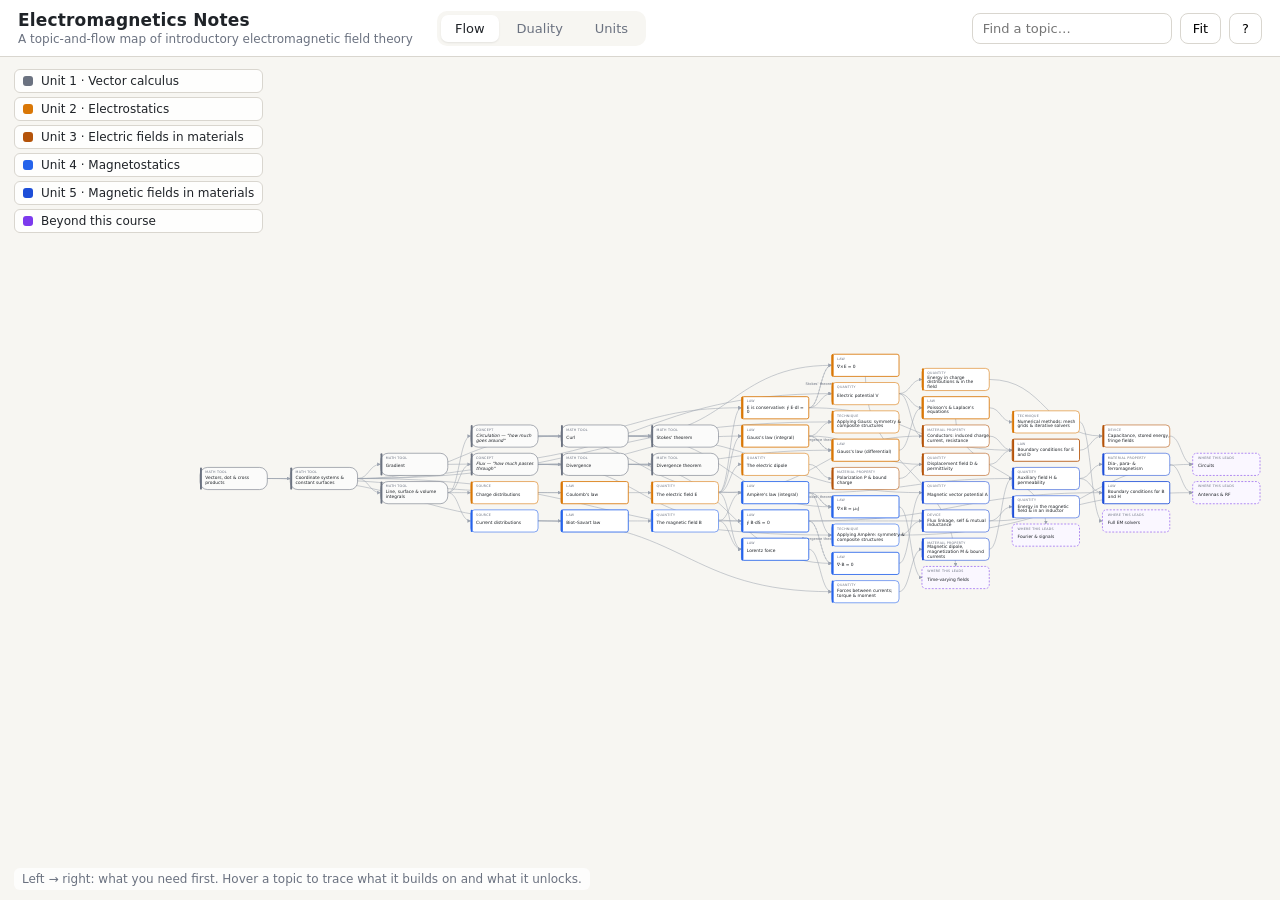
==== index.html @ 22ff5b30 "first public commit" ====
<!DOCTYPE html>
<html lang="en">
<head>
  <meta charset="utf-8">
  <meta name="viewport" content="width=device-width, initial-scale=1">
  <title>Electromagnetics Notes</title>
  <link rel="stylesheet" href="css/style.css">
</head>
<body>
  <header class="topbar">
    <div class="brand">
      <h1 id="title">Electromagnetics Notes</h1>
      <p id="subtitle" class="muted"></p>
    </div>

    <nav class="views" role="tablist" aria-label="Map views">
      <a href="#flow"    data-view="flow"    role="tab">Flow</a>
      <a href="#duality" data-view="duality" role="tab">Duality</a>
      <a href="#units"   data-view="units"   role="tab">Units</a>
    </nav>

    <div class="tools">
      <input id="search" type="search" placeholder="Find a topic…" aria-label="Find a topic" autocomplete="off">
      <button id="fit" class="btn" title="Fit map to window">Fit</button>
      <button id="help-btn" class="btn" title="How to read this map">?</button>
    </div>
  </header>

  <main class="stage">
    <div id="legend" class="legend" aria-label="Units (click to dim)"></div>

    <svg id="map" xmlns="http://www.w3.org/2000/svg" role="img" aria-label="Topic map">
      <defs>
        <marker id="arrow" viewBox="0 0 10 10" refX="9" refY="5" markerWidth="7" markerHeight="7" orient="auto-start-reverse">
          <path d="M 0 0 L 10 5 L 0 10 z" />
        </marker>
        <marker id="arrow-hi" viewBox="0 0 10 10" refX="9" refY="5" markerWidth="7" markerHeight="7" orient="auto-start-reverse">
          <path d="M 0 0 L 10 5 L 0 10 z" />
        </marker>
      </defs>
      <g id="viewport">
        <g id="clusters"></g>
        <g id="edges"></g>
        <g id="edge-labels"></g>
        <g id="nodes"></g>
      </g>
    </svg>

    <p id="view-hint" class="view-hint"></p>

    <aside id="panel" class="panel" aria-live="polite" hidden>
      <button id="panel-close" class="close" aria-label="Close">×</button>
      <div class="panel-head">
        <span id="p-group" class="pill"></span>
        <span id="p-kind" class="pill ghost"></span>
      </div>
      <h2 id="p-name"></h2>
      <p id="p-summary" class="summary"></p>

      <section id="p-eq-wrap">
        <h3>Key equation</h3>
        <code id="p-eq" class="eq"></code>
      </section>

      <section id="p-read-wrap">
        <h3>Suggested reading</h3>
        <p id="p-read"></p>
      </section>

      <section id="p-try-wrap" hidden>
        <h3>Try it</h3>
        <p id="p-try"></p>
      </section>

      <section id="p-res-wrap">
        <h3>Resources</h3>
        <ul id="p-res"></ul>
      </section>

      <section id="p-rel">
        <h3>Connections</h3>
        <div id="p-builds" class="rel"></div>
        <div id="p-unlocks" class="rel"></div>
        <div id="p-mirror" class="rel"></div>
        <div id="p-trans" class="rel"></div>
      </section>

      <section id="p-notes-wrap" hidden>
        <h3>Notes</h3>
        <div id="p-notes"></div>
      </section>
    </aside>

    <div id="help" class="help" hidden>
      <div class="help-card">
        <button id="help-close" class="close" aria-label="Close">×</button>
        <h2>How to read this map</h2>
        <p>Each box is a topic. <strong>Click</strong> one to open its card; <strong>hover</strong> to light up what it connects to. Drag to pan, scroll to zoom.</p>
        <dl>
          <dt>Flow</dt>
          <dd>Left to right is "what you need first." An arrow from A to B means B builds on A. If a later topic isn't clicking, follow its arrows back.</dd>
          <dt>Duality</dt>
          <dd>Electrostatics on the left, magnetostatics on the right, with each topic lined up against its twin. The vector-calculus tools and the one law that uses both fields sit in the middle.</dd>
          <dt>Units</dt>
          <dd>The same topics grouped the way the course is organized.</dd>
        </dl>
        <p class="muted">Dashed boxes are exits: where the material leads after this course. Dashed lines join the integral and differential forms of the same law.</p>
      </div>
    </div>
  </main>

  <script type="module" src="js/app.js"></script>
</body>
</html>
---- css/style.css ----
:root {
  --bg: #f7f6f2;
  --paper: #ffffff;
  --ink: #1f2328;
  --muted: #6b7280;
  --line: #d9d6cf;
  --accent: #1f2328;
  --mirror: #7c3aed;
  --edge: #9ca3af;
  --panel-w: 360px;
  --font: ui-sans-serif, system-ui, -apple-system, "Segoe UI", Roboto, "Helvetica Neue", Arial, sans-serif;
  --mono: ui-monospace, SFMono-Regular, Menlo, Consolas, monospace;
}

* { box-sizing: border-box; }
html, body { height: 100%; margin: 0; }
body {
  font-family: var(--font);
  color: var(--ink);
  background: var(--bg);
  display: flex;
  flex-direction: column;
  overflow: hidden;
}
a { color: inherit; }
.muted { color: var(--muted); }

/* ---------- top bar ---------- */
.topbar {
  display: flex;
  align-items: center;
  gap: 24px;
  padding: 10px 18px;
  border-bottom: 1px solid var(--line);
  background: var(--paper);
  flex-wrap: wrap;
}
.brand h1 { font-size: 17px; margin: 0; letter-spacing: 0.01em; }
.brand p { margin: 2px 0 0; font-size: 12px; }

.views { display: flex; gap: 4px; background: var(--bg); padding: 4px; border-radius: 10px; }
.views a {
  text-decoration: none;
  font-size: 13px;
  padding: 6px 14px;
  border-radius: 7px;
  color: var(--muted);
}
.views a.active { background: var(--paper); color: var(--ink); box-shadow: 0 1px 2px rgba(0,0,0,.08); }

.tools { margin-left: auto; display: flex; gap: 8px; align-items: center; }
#search {
  font: inherit; font-size: 13px;
  padding: 7px 10px;
  border: 1px solid var(--line);
  border-radius: 8px;
  background: var(--paper);
  width: 200px;
}
.btn {
  font: inherit; font-size: 13px;
  padding: 7px 12px;
  border: 1px solid var(--line);
  background: var(--paper);
  border-radius: 8px;
  cursor: pointer;
}
.btn:hover { background: var(--bg); }

/* ---------- stage ---------- */
.stage { position: relative; flex: 1; min-height: 0; }
#map { width: 100%; height: 100%; display: block; cursor: grab; touch-action: none; }
#map.dragging { cursor: grabbing; }

.legend {
  position: absolute; left: 14px; top: 12px;
  display: flex; flex-direction: column; gap: 4px;
  font-size: 12px;
  pointer-events: none;
}
.legend button {
  pointer-events: auto;
  display: flex; align-items: center; gap: 8px;
  font: inherit; font-size: 12px;
  background: rgba(255,255,255,.85);
  border: 1px solid var(--line);
  border-radius: 6px;
  padding: 4px 8px;
  cursor: pointer;
  color: var(--ink);
}
.legend button.off { opacity: .45; }
.legend .swatch { width: 10px; height: 10px; border-radius: 3px; }

.view-hint {
  position: absolute; left: 14px; bottom: 10px;
  margin: 0; font-size: 12px; color: var(--muted);
  background: rgba(255,255,255,.8); padding: 4px 8px; border-radius: 6px;
  pointer-events: none;
}

/* ---------- SVG nodes & edges ---------- */
.node { cursor: pointer; }
.node rect.box {
  fill: var(--paper);
  stroke-width: 1.5;
  transition: opacity .2s, filter .2s;
}
.node rect.bar { pointer-events: none; }
.node text { pointer-events: none; fill: var(--ink); font-size: 11.5px; }
.node text.kind { font-size: 8.5px; fill: var(--muted); letter-spacing: .08em; text-transform: uppercase; }
.node.kind-law rect.box { stroke-width: 2.2; }
.node.kind-exit rect.box { stroke-dasharray: 5 4; fill: #faf7ff; }
.node.kind-tool rect.box, .node.kind-concept rect.box { fill: #fbfbfa; }
.node.kind-concept text.name { font-style: italic; }

.node.dim { opacity: .18; }
.node.focus rect.box { stroke-width: 3; filter: drop-shadow(0 2px 6px rgba(0,0,0,.18)); }
.node.selected rect.box { stroke-width: 3; }
.node.near rect.box { filter: drop-shadow(0 1px 4px rgba(0,0,0,.14)); }
.node.hidden { display: none; }

.edge {
  fill: none;
  stroke: var(--edge);
  stroke-width: 1.4;
  marker-end: url(#arrow);
  transition: opacity .2s;
}
.edge.translates { stroke-dasharray: 5 4; marker-end: none; stroke: #9ca3af; }
.edge.mirrors { stroke: var(--mirror); stroke-dasharray: 2 4; marker-end: none; opacity: .7; }
.edge.dim { opacity: .07; }
.edge.hi { stroke: var(--accent); stroke-width: 2.2; marker-end: url(#arrow-hi); opacity: 1; }
.edge.mirrors.hi { stroke: var(--mirror); marker-end: none; }
.edge.translates.hi { marker-end: none; }
.edge.hidden { display: none; }
#arrow path { fill: var(--edge); }
#arrow-hi path { fill: var(--accent); }

.edge-label { font-size: 9.5px; fill: var(--muted); pointer-events: none; }
.edge-label.dim { opacity: .1; }
.edge-label.hidden { display: none; }

.cluster rect { fill: rgba(255,255,255,.55); stroke: var(--line); stroke-dasharray: 3 3; rx: 14; }
.cluster text { font-size: 12px; font-weight: 600; fill: var(--muted); letter-spacing: .02em; }

/* ---------- side panel ---------- */
.panel {
  position: absolute; top: 0; right: 0; bottom: 0;
  width: var(--panel-w);
  background: var(--paper);
  border-left: 1px solid var(--line);
  padding: 20px 22px 28px;
  overflow-y: auto;
  box-shadow: -6px 0 24px rgba(0,0,0,.06);
}
.panel[hidden] { display: none; }
.panel .close, .help .close {
  position: absolute; top: 10px; right: 12px;
  border: 0; background: transparent; font-size: 22px; line-height: 1;
  cursor: pointer; color: var(--muted);
}
.panel-head { display: flex; gap: 6px; margin-bottom: 8px; }
.pill {
  font-size: 11px; padding: 3px 8px; border-radius: 999px;
  color: #fff; background: var(--muted);
}
.pill.ghost { background: var(--bg); color: var(--muted); border: 1px solid var(--line); }
.panel h2 { font-size: 18px; margin: 0 0 8px; line-height: 1.3; }
.panel h3 {
  font-size: 11px; text-transform: uppercase; letter-spacing: .08em;
  color: var(--muted); margin: 18px 0 6px;
}
.panel .summary { font-size: 14px; line-height: 1.5; margin: 0; }
.panel .eq {
  display: block;
  font-family: var(--mono);
  font-size: 13px;
  background: var(--bg);
  padding: 8px 10px;
  border-radius: 6px;
  white-space: pre-wrap;
}
.panel p { font-size: 13px; margin: 0; }
.panel ul { margin: 0; padding-left: 18px; font-size: 13px; line-height: 1.6; }
.rel { font-size: 13px; line-height: 1.6; margin-bottom: 4px; }
.rel .lbl { color: var(--muted); }
.rel a { cursor: pointer; text-decoration: underline dotted; }
.rel:empty { display: none; }

/* ---------- help ---------- */
.help {
  position: absolute; inset: 0;
  background: rgba(31,35,40,.35);
  display: flex; align-items: center; justify-content: center;
}
.help[hidden] { display: none; }
.help-card {
  position: relative;
  background: var(--paper);
  max-width: 520px;
  padding: 24px 28px;
  border-radius: 14px;
  font-size: 14px; line-height: 1.5;
}
.help-card h2 { margin: 0 0 10px; font-size: 18px; }
.help-card dl { margin: 12px 0; }
.help-card dt { font-weight: 600; margin-top: 8px; }
.help-card dd { margin: 2px 0 0; }

/* ---------- small screens ---------- */
@media (max-width: 760px) {
  .topbar { gap: 10px; }
  .tools { margin-left: 0; width: 100%; }
  #search { flex: 1; }
  .panel {
    top: auto; left: 0; right: 0; width: auto; max-height: 60%;
    border-left: 0; border-top: 1px solid var(--line);
    border-radius: 14px 14px 0 0;
  }
  .legend { display: none; }
}
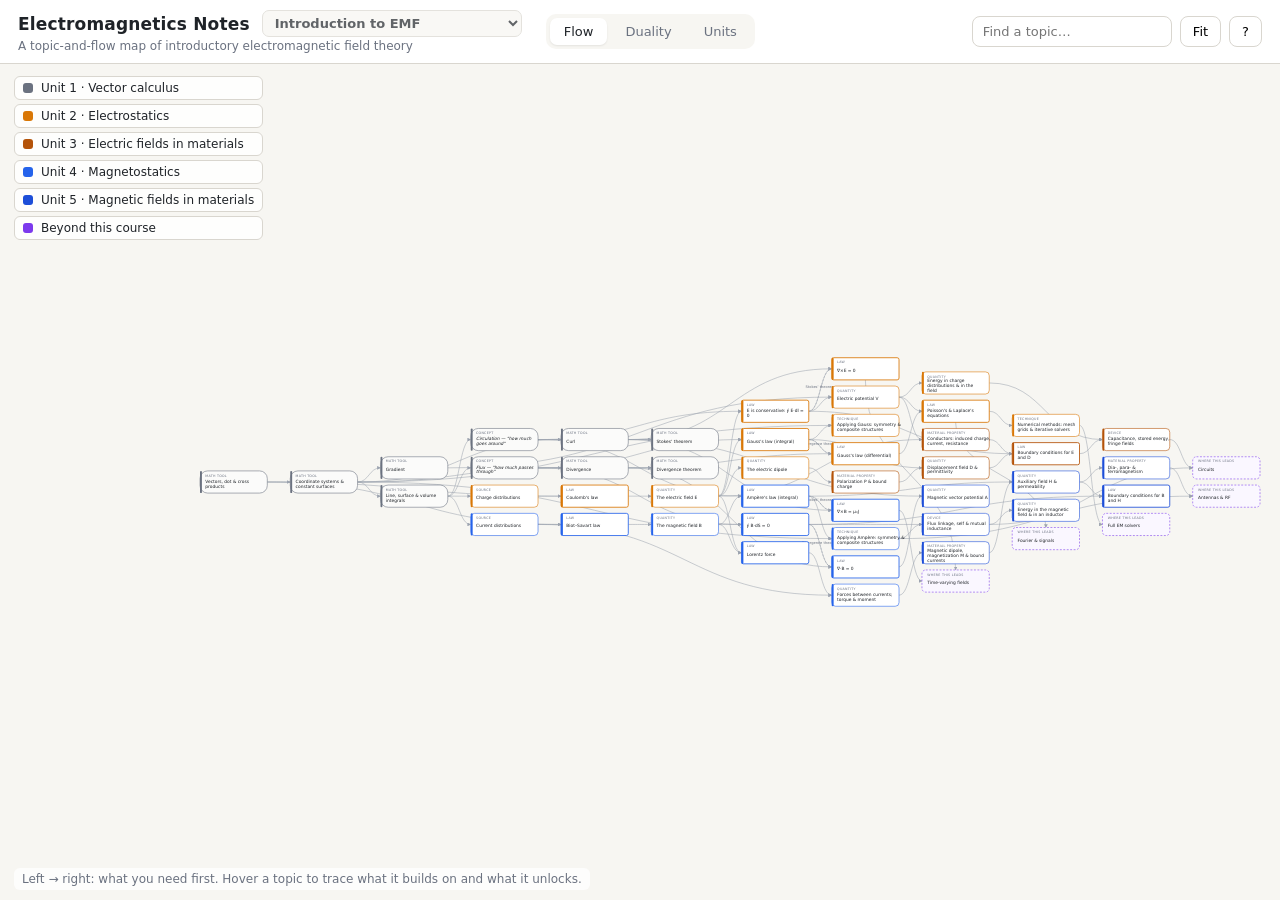
==== commit 653ba3be: "modularity update for intro to emf" ====
--- a/index.html
+++ b/index.html
@@ -10,6 +10,10 @@
   <header class="topbar">
     <div class="brand">
       <h1 id="title">Electromagnetics Notes</h1>
+      <label class="course">
+        <span class="visually-hidden">Course</span>
+        <select id="course" aria-label="Course"></select>
+      </label>
       <p id="subtitle" class="muted"></p>
     </div>
 
@@ -85,6 +89,11 @@
         <div id="p-trans" class="rel"></div>
       </section>
 
+      <section id="p-leads-wrap" hidden>
+        <h3>Continues in</h3>
+        <p id="p-leads"></p>
+      </section>
+
       <section id="p-notes-wrap" hidden>
         <h3>Notes</h3>
         <div id="p-notes"></div>
--- a/css/style.css
+++ b/css/style.css
@@ -35,8 +35,21 @@
   background: var(--paper);
   flex-wrap: wrap;
 }
+.brand { display: grid; grid-template-columns: auto auto; column-gap: 12px; align-items: center; }
 .brand h1 { font-size: 17px; margin: 0; letter-spacing: 0.01em; }
-.brand p { margin: 2px 0 0; font-size: 12px; }
+.brand p { grid-column: 1 / -1; margin: 2px 0 0; font-size: 12px; }
+.course select {
+  font: inherit; font-size: 13px; font-weight: 600;
+  padding: 4px 8px;
+  border: 1px solid var(--line);
+  border-radius: 7px;
+  background: var(--bg);
+  color: var(--ink);
+  cursor: pointer;
+  max-width: 260px;
+}
+.course select:disabled { cursor: default; }
+.visually-hidden { position: absolute; width: 1px; height: 1px; overflow: hidden; clip: rect(0 0 0 0); white-space: nowrap; }
 
 .views { display: flex; gap: 4px; background: var(--bg); padding: 4px; border-radius: 10px; }
 .views a {
@@ -185,7 +198,7 @@
 .panel ul { margin: 0; padding-left: 18px; font-size: 13px; line-height: 1.6; }
 .rel { font-size: 13px; line-height: 1.6; margin-bottom: 4px; }
 .rel .lbl { color: var(--muted); }
-.rel a { cursor: pointer; text-decoration: underline dotted; }
+.rel a, #p-leads a { cursor: pointer; text-decoration: underline dotted; }
 .rel:empty { display: none; }
 
 /* ---------- help ---------- */
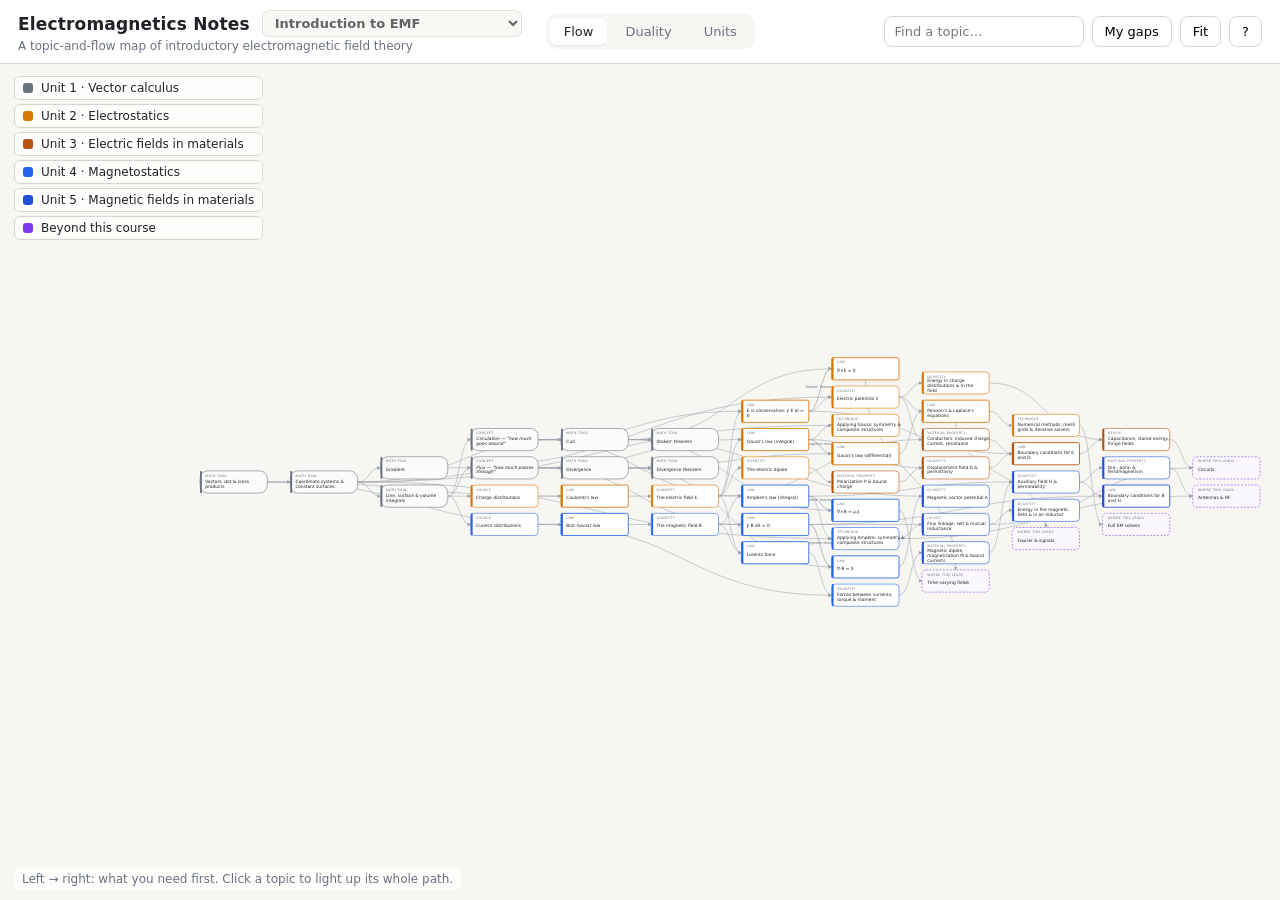
==== commit f0432b7a: "integrating katex (testing it out), flow diagram update" ====
--- a/index.html
+++ b/index.html
@@ -4,6 +4,7 @@
   <meta charset="utf-8">
   <meta name="viewport" content="width=device-width, initial-scale=1">
   <title>Electromagnetics Notes</title>
+  <link rel="stylesheet" href="vendor/katex/katex.min.css">
   <link rel="stylesheet" href="css/style.css">
 </head>
 <body>
@@ -25,6 +26,7 @@
 
     <div class="tools">
       <input id="search" type="search" placeholder="Find a topic…" aria-label="Find a topic" autocomplete="off">
+      <button id="gaps" class="btn toggle" title="Show only topics you marked shaky, and everything that builds on them" aria-pressed="false">My gaps</button>
       <button id="fit" class="btn" title="Fit map to window">Fit</button>
       <button id="help-btn" class="btn" title="How to read this map">?</button>
     </div>
@@ -50,6 +52,11 @@
       </g>
     </svg>
 
+    <div id="focus-banner" class="focus-banner" hidden>
+      <span id="focus-text"></span>
+      <button id="focus-exit" class="btn small">Show everything</button>
+    </div>
+
     <p id="view-hint" class="view-hint"></p>
 
     <aside id="panel" class="panel" aria-live="polite" hidden>
@@ -61,9 +68,20 @@
       <h2 id="p-name"></h2>
       <p id="p-summary" class="summary"></p>
 
+      <div class="panel-actions">
+        <button id="p-focus" class="btn small" title="Hide everything that is not on this topic's path">Focus on this path</button>
+        <div class="selfcheck" role="group" aria-label="How well do you know this?">
+          <span class="lbl">I know this:</span>
+          <button data-level="shaky" class="lvl">shaky</button>
+          <button data-level="okay"  class="lvl">okay</button>
+          <button data-level="solid" class="lvl">solid</button>
+        </div>
+      </div>
+      <p id="p-readiness" class="readiness" hidden></p>
+
       <section id="p-eq-wrap">
         <h3>Key equation</h3>
-        <code id="p-eq" class="eq"></code>
+        <div id="p-eq" class="eq"></div>
       </section>
 
       <section id="p-read-wrap">
@@ -74,6 +92,18 @@
       <section id="p-try-wrap" hidden>
         <h3>Try it</h3>
         <p id="p-try"></p>
+      </section>
+
+      <section id="p-pitfalls-wrap" hidden>
+        <h3>Where students get stuck</h3>
+        <ul id="p-pitfalls"></ul>
+      </section>
+
+      <section id="p-check-wrap" hidden>
+        <h3>Check yourself</h3>
+        <p id="p-check-q"></p>
+        <button id="p-check-btn" class="btn small">Show answer</button>
+        <p id="p-check-a" class="answer" hidden></p>
       </section>
 
       <section id="p-res-wrap">
@@ -96,7 +126,7 @@
 
       <section id="p-notes-wrap" hidden>
         <h3>Notes</h3>
-        <div id="p-notes"></div>
+        <div id="p-notes" class="notes"></div>
       </section>
     </aside>
 
@@ -104,7 +134,7 @@
       <div class="help-card">
         <button id="help-close" class="close" aria-label="Close">×</button>
         <h2>How to read this map</h2>
-        <p>Each box is a topic. <strong>Click</strong> one to open its card; <strong>hover</strong> to light up what it connects to. Drag to pan, scroll to zoom.</p>
+        <p>Each box is a topic. <strong>Click</strong> one to open its card and light up everything it builds on (and everything that builds on it). <strong>Hover</strong> to see direct connections. Drag to pan, scroll to zoom.</p>
         <dl>
           <dt>Flow</dt>
           <dd>Left to right is "what you need first." An arrow from A to B means B builds on A. If a later topic isn't clicking, follow its arrows back.</dd>
@@ -113,11 +143,16 @@
           <dt>Units</dt>
           <dd>The same topics grouped the way the course is organized.</dd>
         </dl>
+        <p><strong>Focus on this path</strong> hides everything not connected to the open topic. <strong>I know this</strong> lets you mark topics shaky / okay / solid; <strong>My gaps</strong> then shows only your shaky topics and what depends on them. Marks are saved in this browser only — nobody else sees them.</p>
+        <p><strong>Keyboard:</strong> ← prerequisite · → next topic · ↑↓ neighbors in the same column · Esc closes.</p>
         <p class="muted">Dashed boxes are exits: where the material leads after this course. Dashed lines join the integral and differential forms of the same law.</p>
       </div>
     </div>
   </main>
 
+  <script src="vendor/katex/katex.min.js"></script>
+  <script src="vendor/katex/contrib/auto-render.min.js"></script>
+  <script src="vendor/marked.umd.js"></script>
   <script type="module" src="js/app.js"></script>
 </body>
 </html>
--- a/css/style.css
+++ b/css/style.css
@@ -233,3 +233,57 @@
   }
   .legend { display: none; }
 }
+
+/* ---------- patch 0002: focus, self-check, notes ---------- */
+.btn.small { font-size: 12px; padding: 5px 10px; }
+.btn.toggle[aria-pressed="true"] { background: var(--ink); color: #fff; border-color: var(--ink); }
+
+.focus-banner {
+  position: absolute; top: 12px; left: 50%; transform: translateX(-50%);
+  display: flex; gap: 12px; align-items: center;
+  font-size: 13px;
+  background: var(--ink); color: #fff;
+  padding: 8px 10px 8px 14px; border-radius: 10px;
+  box-shadow: 0 4px 16px rgba(0,0,0,.18);
+}
+.focus-banner[hidden] { display: none; }
+.focus-banner .btn { background: #fff; border-color: #fff; }
+
+.panel-actions { display: flex; flex-wrap: wrap; gap: 10px 14px; align-items: center; margin: 14px 0 0; }
+.selfcheck { display: flex; align-items: center; gap: 4px; font-size: 12px; }
+.selfcheck .lbl { color: var(--muted); margin-right: 4px; }
+.selfcheck .lvl {
+  font: inherit; font-size: 12px;
+  padding: 4px 9px; border-radius: 999px;
+  border: 1px solid var(--line); background: var(--paper); cursor: pointer;
+}
+.selfcheck .lvl[data-level="shaky"].on { background: #fde8e8; border-color: #e02424; color: #9b1c1c; }
+.selfcheck .lvl[data-level="okay"].on  { background: #fef3c7; border-color: #d97706; color: #92400e; }
+.selfcheck .lvl[data-level="solid"].on { background: #def7ec; border-color: #0e9f6e; color: #046c4e; }
+
+.readiness { font-size: 13px; margin: 10px 0 0 !important; padding: 8px 10px; border-radius: 8px; background: #fff7ed; border: 1px solid #fed7aa; line-height: 1.5; }
+.readiness.clear { background: #f0fdf4; border-color: #bbf7d0; }
+.readiness a { cursor: pointer; text-decoration: underline dotted; }
+
+.panel .eq { font-size: 15px; overflow-x: auto; }
+.panel .eq .katex-display { margin: 0; }
+.panel .eq.plain { font-family: var(--mono); font-size: 13px; }
+
+#p-pitfalls li { margin-bottom: 6px; }
+.answer { margin-top: 8px !important; padding: 8px 10px; border-left: 3px solid var(--line); background: var(--bg); border-radius: 0 6px 6px 0; line-height: 1.5; }
+#p-check-btn { margin-top: 6px; }
+
+.notes { font-size: 14px; line-height: 1.55; }
+.notes h2, .notes h3 { font-size: 14px; text-transform: none; letter-spacing: 0; color: var(--ink); margin: 16px 0 6px; }
+.notes p, .notes ul { margin: 0 0 10px; }
+.notes ul { padding-left: 20px; }
+.notes .katex-display { margin: 10px 0; overflow-x: auto; }
+.notes hr { border: 0; border-top: 1px solid var(--line); margin: 16px 0; }
+.notes em { color: var(--muted); }
+
+/* self-check marker on nodes */
+.node .mark { display: none; }
+.node.lvl-shaky .mark { display: block; fill: #e02424; }
+.node.lvl-okay  .mark { display: block; fill: #d97706; }
+.node.lvl-solid .mark { display: block; fill: #0e9f6e; }
+.node.path rect.box { filter: drop-shadow(0 1px 4px rgba(0,0,0,.14)); }
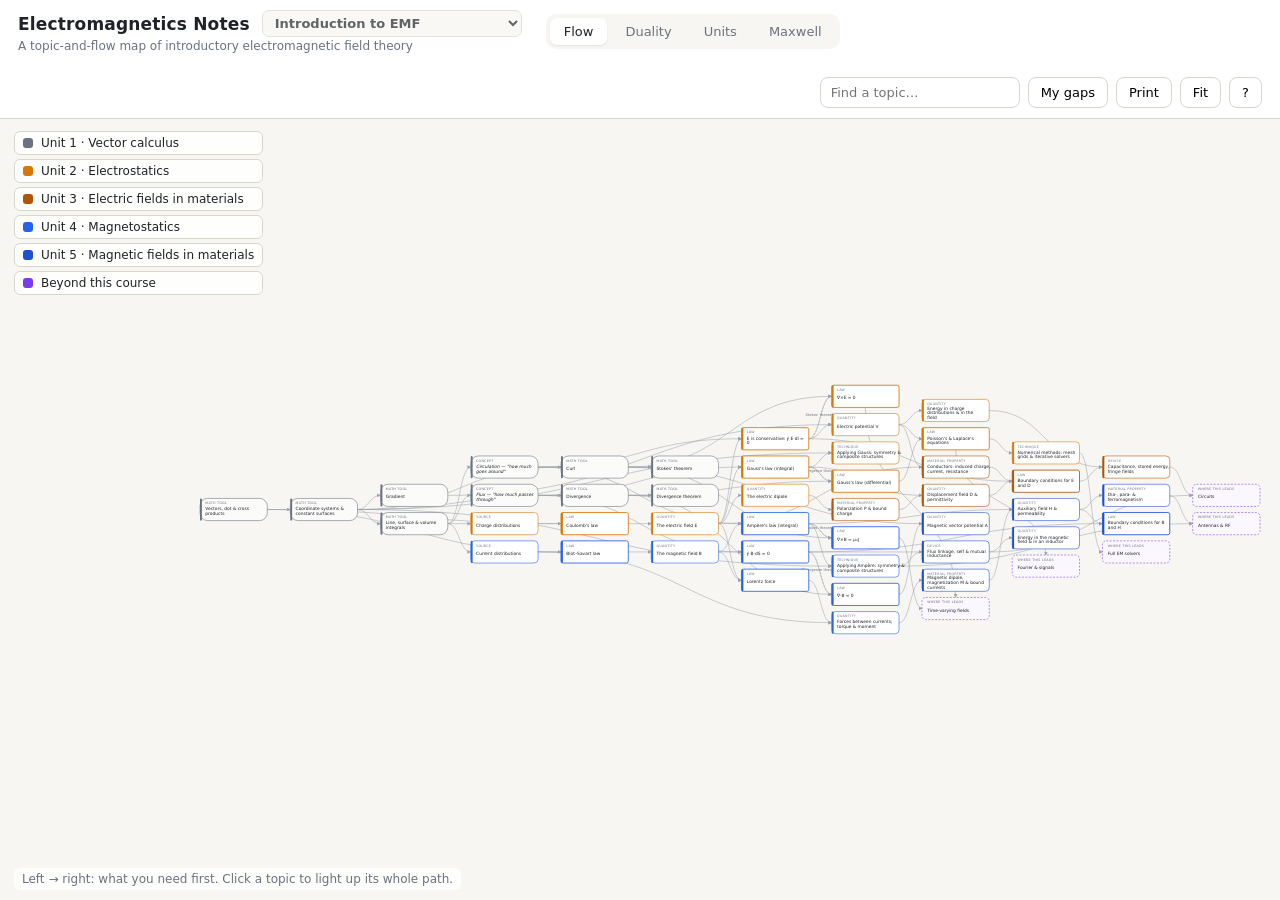
==== commit 51f96003: "equation check, print options" ====
--- a/index.html
+++ b/index.html
@@ -22,11 +22,13 @@
       <a href="#flow"    data-view="flow"    role="tab">Flow</a>
       <a href="#duality" data-view="duality" role="tab">Duality</a>
       <a href="#units"   data-view="units"   role="tab">Units</a>
+      <a href="#maxwell" data-view="maxwell" role="tab">Maxwell</a>
     </nav>
 
     <div class="tools">
       <input id="search" type="search" placeholder="Find a topic…" aria-label="Find a topic" autocomplete="off">
       <button id="gaps" class="btn toggle" title="Show only topics you marked shaky, and everything that builds on them" aria-pressed="false">My gaps</button>
+      <button id="print" class="btn" title="Print a study sheet of every topic (or save it as PDF)">Print</button>
       <button id="fit" class="btn" title="Fit map to window">Fit</button>
       <button id="help-btn" class="btn" title="How to read this map">?</button>
     </div>
@@ -142,6 +144,8 @@
           <dd>Electrostatics on the left, magnetostatics on the right, with each topic lined up against its twin. The vector-calculus tools and the one law that uses both fields sit in the middle.</dd>
           <dt>Units</dt>
           <dd>The same topics grouped the way the course is organized.</dd>
+          <dt>Maxwell</dt>
+          <dd>Just the four laws of static fields as a 2×2 grid — which field, and whether you ask how it spreads out or how it circulates — with the theorems that convert integral and differential forms, and what hangs off each law.</dd>
         </dl>
         <p><strong>Focus on this path</strong> hides everything not connected to the open topic. <strong>I know this</strong> lets you mark topics shaky / okay / solid; <strong>My gaps</strong> then shows only your shaky topics and what depends on them. Marks are saved in this browser only — nobody else sees them.</p>
         <p><strong>Keyboard:</strong> ← prerequisite · → next topic · ↑↓ neighbors in the same column · Esc closes.</p>
@@ -150,6 +154,8 @@
     </div>
   </main>
 
+  <section id="sheet" class="sheet" aria-hidden="true"></section>
+
   <script src="vendor/katex/katex.min.js"></script>
   <script src="vendor/katex/contrib/auto-render.min.js"></script>
   <script src="vendor/marked.umd.js"></script>
--- a/css/style.css
+++ b/css/style.css
@@ -287,3 +287,30 @@
 .node.lvl-okay  .mark { display: block; fill: #d97706; }
 .node.lvl-solid .mark { display: block; fill: #0e9f6e; }
 .node.path rect.box { filter: drop-shadow(0 1px 4px rgba(0,0,0,.14)); }
+
+/* ---------- patch 0003: Maxwell view caption, print sheet ---------- */
+.views a[hidden] { display: none; }
+.view-hint.long { max-width: 720px; line-height: 1.45; white-space: normal; }
+
+.sheet { display: none; }
+@media print {
+  @page { margin: 16mm; }
+  body { display: block; overflow: visible; background: #fff; color: #000; }
+  body > *:not(#sheet) { display: none !important; }
+  .sheet { display: block; font: 10.5pt/1.4 Georgia, "Times New Roman", serif; color: #000; }
+  .sheet h1 { font-size: 20pt; margin: 0 0 2pt; }
+  .sheet .sub { color: #444; margin: 0 0 14pt; font-size: 10pt; }
+  .sheet h2 { font-size: 13pt; margin: 18pt 0 6pt; padding-bottom: 2pt; border-bottom: 1px solid #000; break-after: avoid; }
+  .sheet .card { break-inside: avoid; margin: 0 0 10pt; padding: 0 0 8pt; border-bottom: 1px dotted #999; }
+  .sheet .card h3 { font-size: 11.5pt; margin: 0 0 2pt; }
+  .sheet .card .meta { font-size: 8.5pt; color: #555; margin: 0 0 3pt; }
+  .sheet .card p { margin: 0 0 3pt; }
+  .sheet .card .eq { margin: 4pt 0 4pt 12pt; font-size: 11pt; }
+  .sheet .card ul { margin: 2pt 0 3pt; padding-left: 16pt; }
+  .sheet .card .q { font-style: italic; }
+  .sheet .answers { break-before: page; }
+  .sheet .answers li { margin-bottom: 5pt; }
+  .sheet a { color: #000; text-decoration: none; }
+  .sheet .katex-display { margin: 0; text-align: left; }
+  .sheet .katex-display > .katex { text-align: left; }
+}
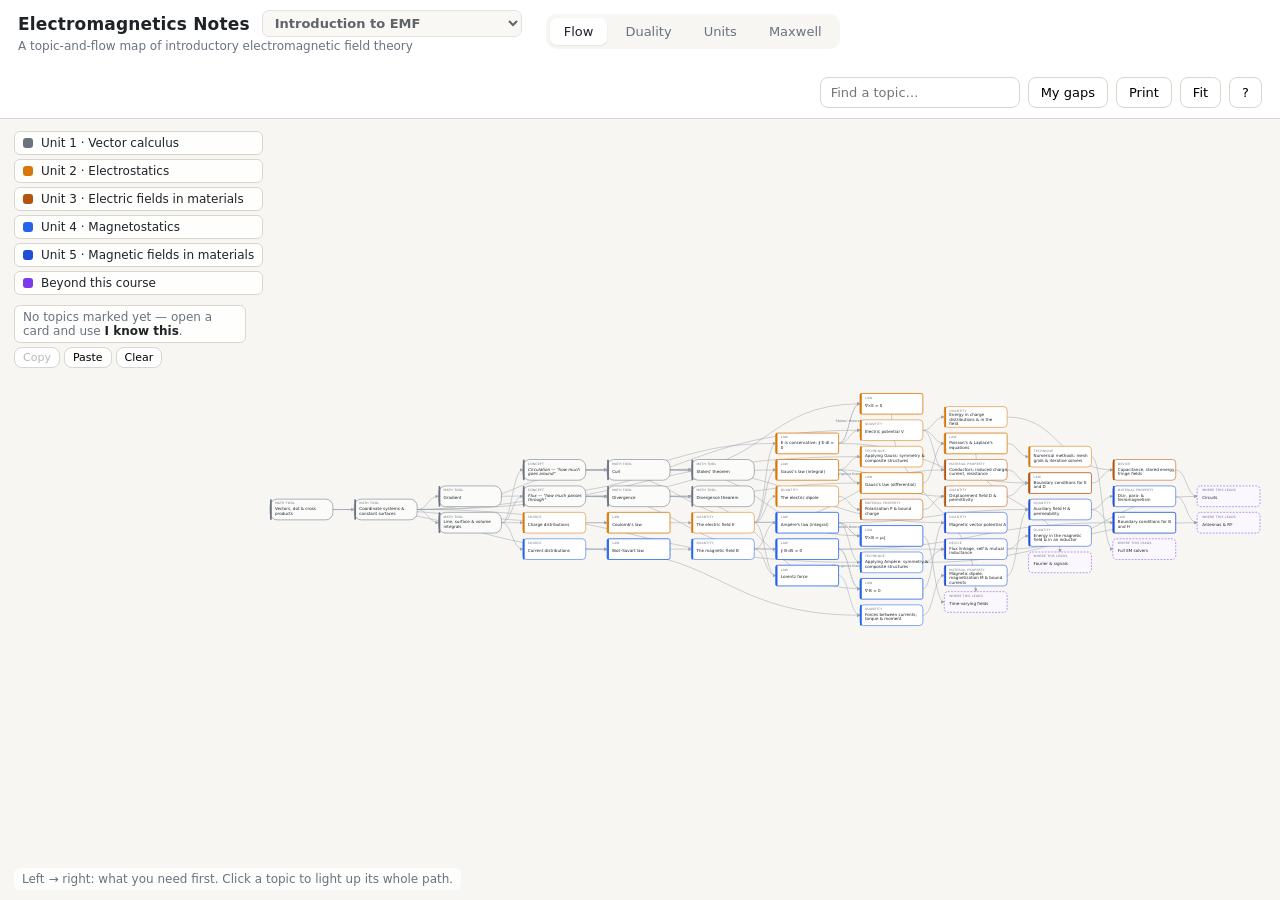
==== commit 7837dd3c: "general clean up, default icons" ====
--- a/index.html
+++ b/index.html
@@ -4,6 +4,7 @@
   <meta charset="utf-8">
   <meta name="viewport" content="width=device-width, initial-scale=1">
   <title>Electromagnetics Notes</title>
+  <link rel="icon" type="image/svg+xml" href="favicon.svg">
   <link rel="stylesheet" href="vendor/katex/katex.min.css">
   <link rel="stylesheet" href="css/style.css">
 </head>
@@ -35,7 +36,25 @@
   </header>
 
   <main class="stage">
-    <div id="legend" class="legend" aria-label="Units (click to dim)"></div>
+    <div class="side-left">
+      <div id="legend" class="legend" aria-label="Units (click to dim)"></div>
+      <div id="marks" class="marks">
+        <p id="marks-progress" class="marks-progress"></p>
+        <div class="marks-actions">
+          <button id="marks-copy" class="btn tiny" title="Copy a short code of your marks to move them to another browser">Copy</button>
+          <button id="marks-paste" class="btn tiny" title="Paste a code copied from another browser">Paste</button>
+          <button id="marks-clear" class="btn tiny" title="Clear all marks">Clear</button>
+        </div>
+        <div id="marks-io" class="marks-io" hidden>
+          <textarea id="marks-text" rows="3" spellcheck="false" aria-label="Marks code"></textarea>
+          <div class="marks-actions">
+            <button id="marks-apply" class="btn tiny">Apply</button>
+            <button id="marks-cancel" class="btn tiny">Cancel</button>
+          </div>
+          <p id="marks-msg" class="muted"></p>
+        </div>
+      </div>
+    </div>
 
     <svg id="map" xmlns="http://www.w3.org/2000/svg" role="img" aria-label="Topic map">
       <defs>
@@ -148,6 +167,7 @@
           <dd>Just the four laws of static fields as a 2×2 grid — which field, and whether you ask how it spreads out or how it circulates — with the theorems that convert integral and differential forms, and what hangs off each law.</dd>
         </dl>
         <p><strong>Focus on this path</strong> hides everything not connected to the open topic. <strong>I know this</strong> lets you mark topics shaky / okay / solid; <strong>My gaps</strong> then shows only your shaky topics and what depends on them. Marks are saved in this browser only — nobody else sees them.</p>
+        <p>Marks can be moved between browsers: <strong>Copy</strong> under the legend gives a short text code, <strong>Paste</strong> applies one.</p>
         <p><strong>Keyboard:</strong> ← prerequisite · → next topic · ↑↓ neighbors in the same column · Esc closes.</p>
         <p class="muted">Dashed boxes are exits: where the material leads after this course. Dashed lines join the integral and differential forms of the same law.</p>
       </div>
--- a/css/style.css
+++ b/css/style.css
@@ -85,8 +85,12 @@
 #map { width: 100%; height: 100%; display: block; cursor: grab; touch-action: none; }
 #map.dragging { cursor: grabbing; }
 
+.side-left {
+  position: absolute; left: 14px; top: 12px;
+  display: flex; flex-direction: column; gap: 10px;
+  pointer-events: none;
+}
 .legend {
-  position: absolute; left: 14px; top: 12px;
   display: flex; flex-direction: column; gap: 4px;
   font-size: 12px;
   pointer-events: none;
@@ -222,6 +226,22 @@
 .help-card dd { margin: 2px 0 0; }
 
 /* ---------- small screens ---------- */
+/* ---------- marks (self-check progress & transfer) ---------- */
+.marks { pointer-events: auto; font-size: 12px; width: 232px; }
+.marks-progress { margin: 0 0 4px; color: var(--muted); background: rgba(255,255,255,.85); border: 1px solid var(--line); border-radius: 6px; padding: 4px 8px; }
+.marks-progress b { color: var(--ink); font-weight: 600; }
+.marks-actions { display: flex; gap: 4px; }
+.btn.tiny { font-size: 11px; padding: 3px 8px; }
+.btn.danger { border-color: #e02424; color: #9b1c1c; }
+.marks-io { margin-top: 6px; background: var(--paper); border: 1px solid var(--line); border-radius: 8px; padding: 8px; }
+.marks-io[hidden] { display: none; }
+.marks-io textarea { width: 100%; font: 11px var(--mono); border: 1px solid var(--line); border-radius: 6px; padding: 6px; resize: vertical; margin-bottom: 6px; }
+.marks-io p { margin: 6px 0 0; font-size: 11px; }
+
+@media (prefers-reduced-motion: reduce) {
+  .node rect.box, .edge { transition: none; }
+}
+
 @media (max-width: 760px) {
   .topbar { gap: 10px; }
   .tools { margin-left: 0; width: 100%; }
@@ -231,7 +251,7 @@
     border-left: 0; border-top: 1px solid var(--line);
     border-radius: 14px 14px 0 0;
   }
-  .legend { display: none; }
+  .side-left { display: none; }
 }
 
 /* ---------- patch 0002: focus, self-check, notes ---------- */
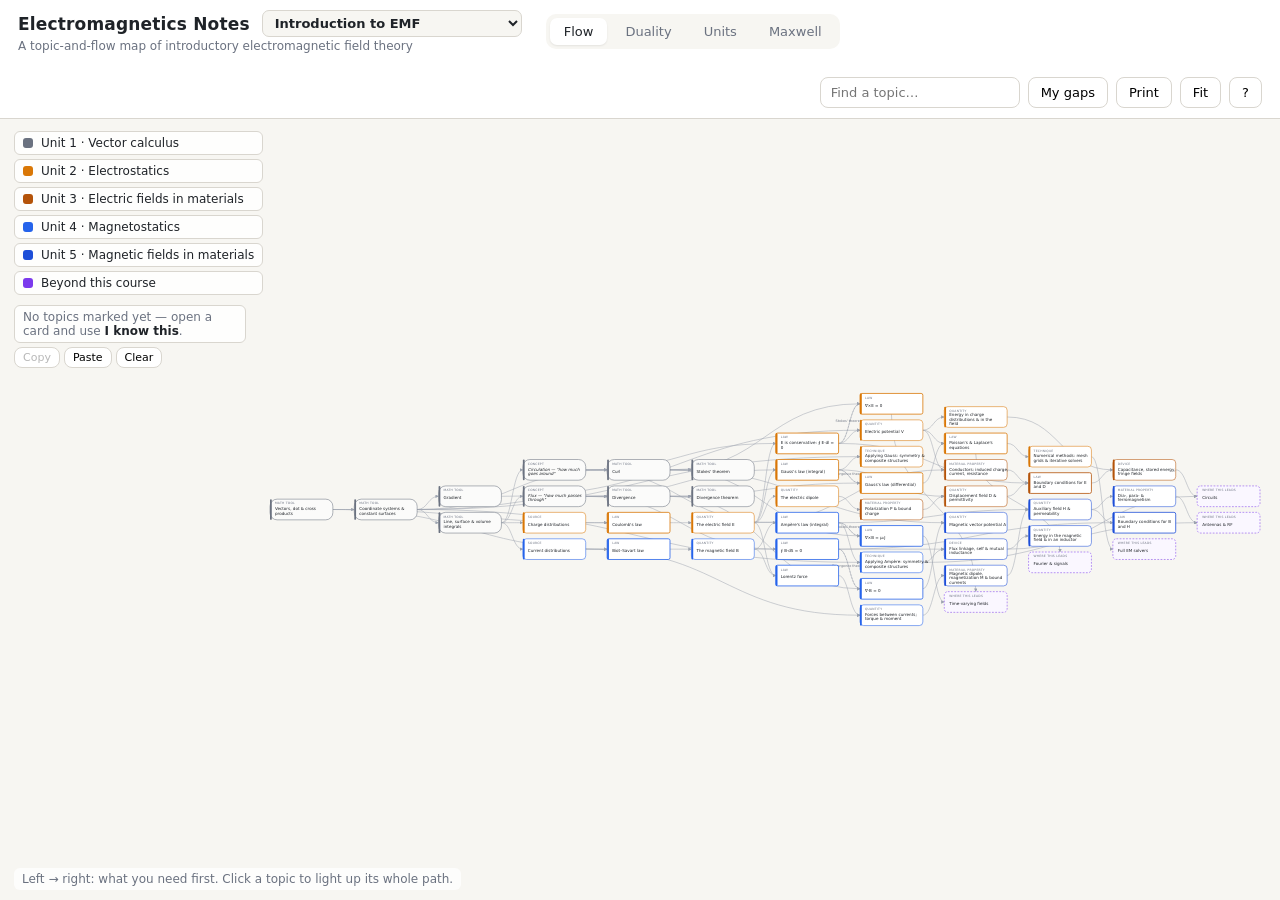
==== commit df84ddb1: "310 skeleton (to add hooks)" ====
--- a/index.html
+++ b/index.html
@@ -88,6 +88,7 @@
       </div>
       <h2 id="p-name"></h2>
       <p id="p-summary" class="summary"></p>
+      <p id="p-foreign" class="foreign-note" hidden></p>
 
       <div class="panel-actions">
         <button id="p-focus" class="btn small" title="Hide everything that is not on this topic's path">Focus on this path</button>
--- a/css/style.css
+++ b/css/style.css
@@ -334,3 +334,10 @@
   .sheet .katex-display { margin: 0; text-align: left; }
   .sheet .katex-display > .katex { text-align: left; }
 }
+
+/* ---------- patch 0007: imported (foreign) topics ---------- */
+.node.foreign rect.box { fill: #f3f4f6; stroke-dasharray: 2 3; }
+.node.foreign text { fill: #4b5563; }
+.foreign-note { margin: 10px 0 0 !important; padding: 8px 10px; font-size: 12.5px; background: #f3f4f6; border-radius: 8px; border: 1px solid var(--line); }
+.foreign-note a { cursor: pointer; text-decoration: underline dotted; }
+.selfcheck[hidden] { display: none; }
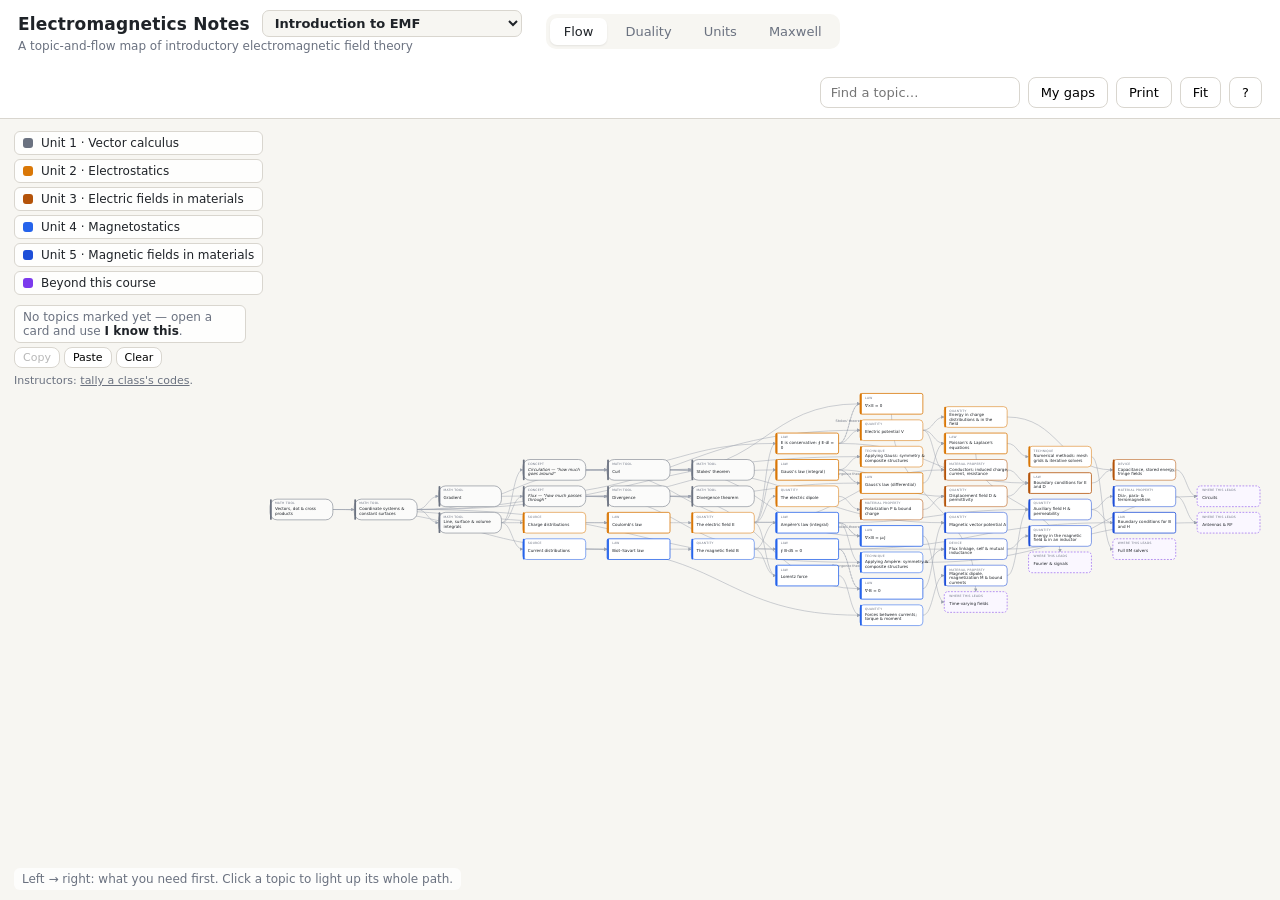
==== commit 471335c9: "aggregate equations" ====
--- a/index.html
+++ b/index.html
@@ -53,6 +53,7 @@
           </div>
           <p id="marks-msg" class="muted"></p>
         </div>
+        <p class="marks-foot muted">Instructors: <a href="aggregate.html">tally a class's codes</a>.</p>
       </div>
     </div>
 
--- a/css/style.css
+++ b/css/style.css
@@ -341,3 +341,10 @@
 .foreign-note { margin: 10px 0 0 !important; padding: 8px 10px; font-size: 12.5px; background: #f3f4f6; border-radius: 8px; border: 1px solid var(--line); }
 .foreign-note a { cursor: pointer; text-decoration: underline dotted; }
 .selfcheck[hidden] { display: none; }
+
+/* ---------- collapsible clusters ---------- */
+.cluster.clickable .hit { cursor: pointer; }
+.cluster.clickable:hover text { fill: var(--ink); }
+.cluster.collapsed rect:not(.hit) { fill: rgba(255,255,255,.85); stroke-dasharray: none; }
+.marks-foot { margin: 6px 0 0; font-size: 11px; }
+.marks-foot a { color: inherit; }
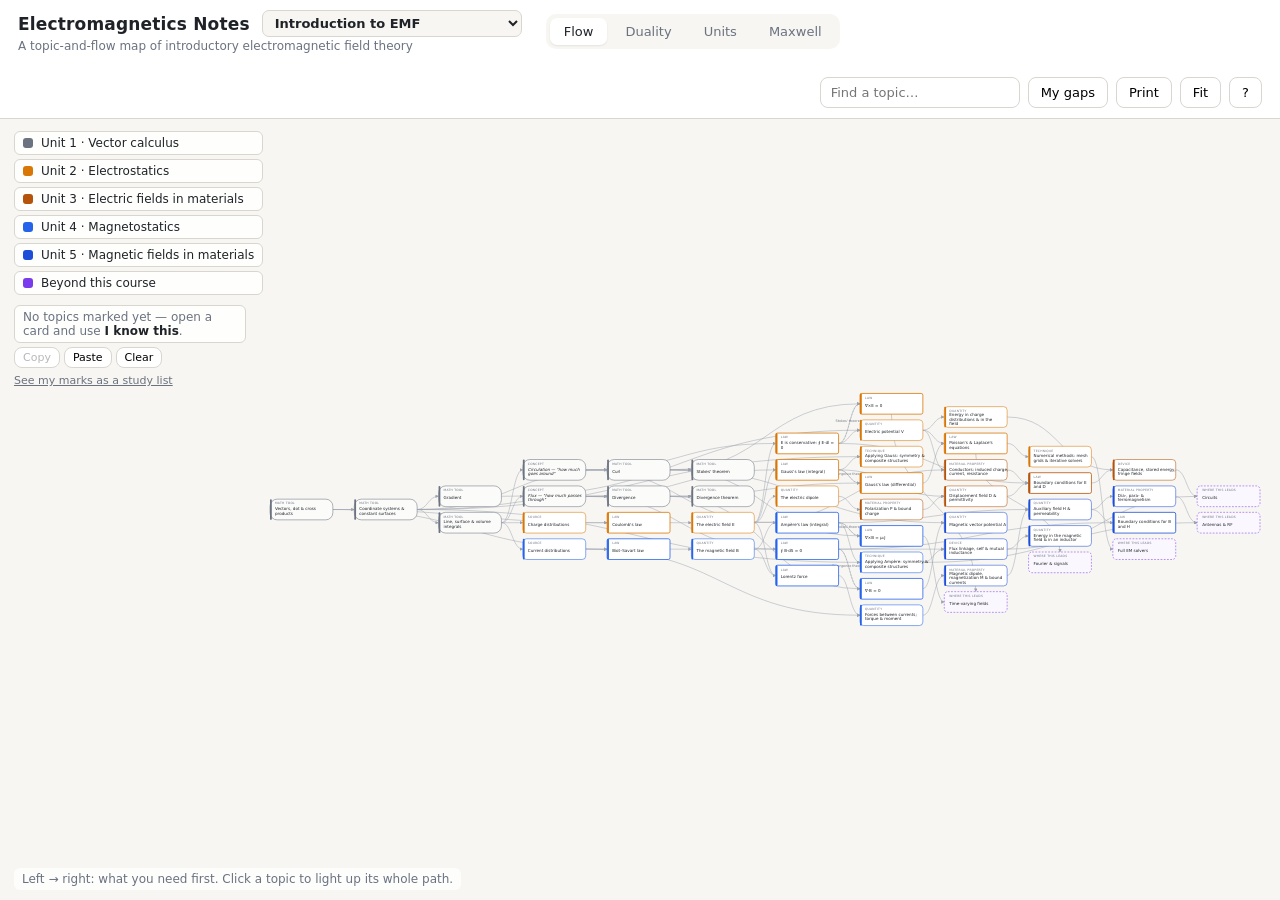
==== commit f3a2e863: "progress page" ====
--- a/index.html
+++ b/index.html
@@ -53,7 +53,7 @@
           </div>
           <p id="marks-msg" class="muted"></p>
         </div>
-        <p class="marks-foot muted">Instructors: <a href="aggregate.html">tally a class's codes</a>.</p>
+        <p class="marks-foot muted"><a href="progress.html">See my marks as a study list</a></p>
       </div>
     </div>
 
